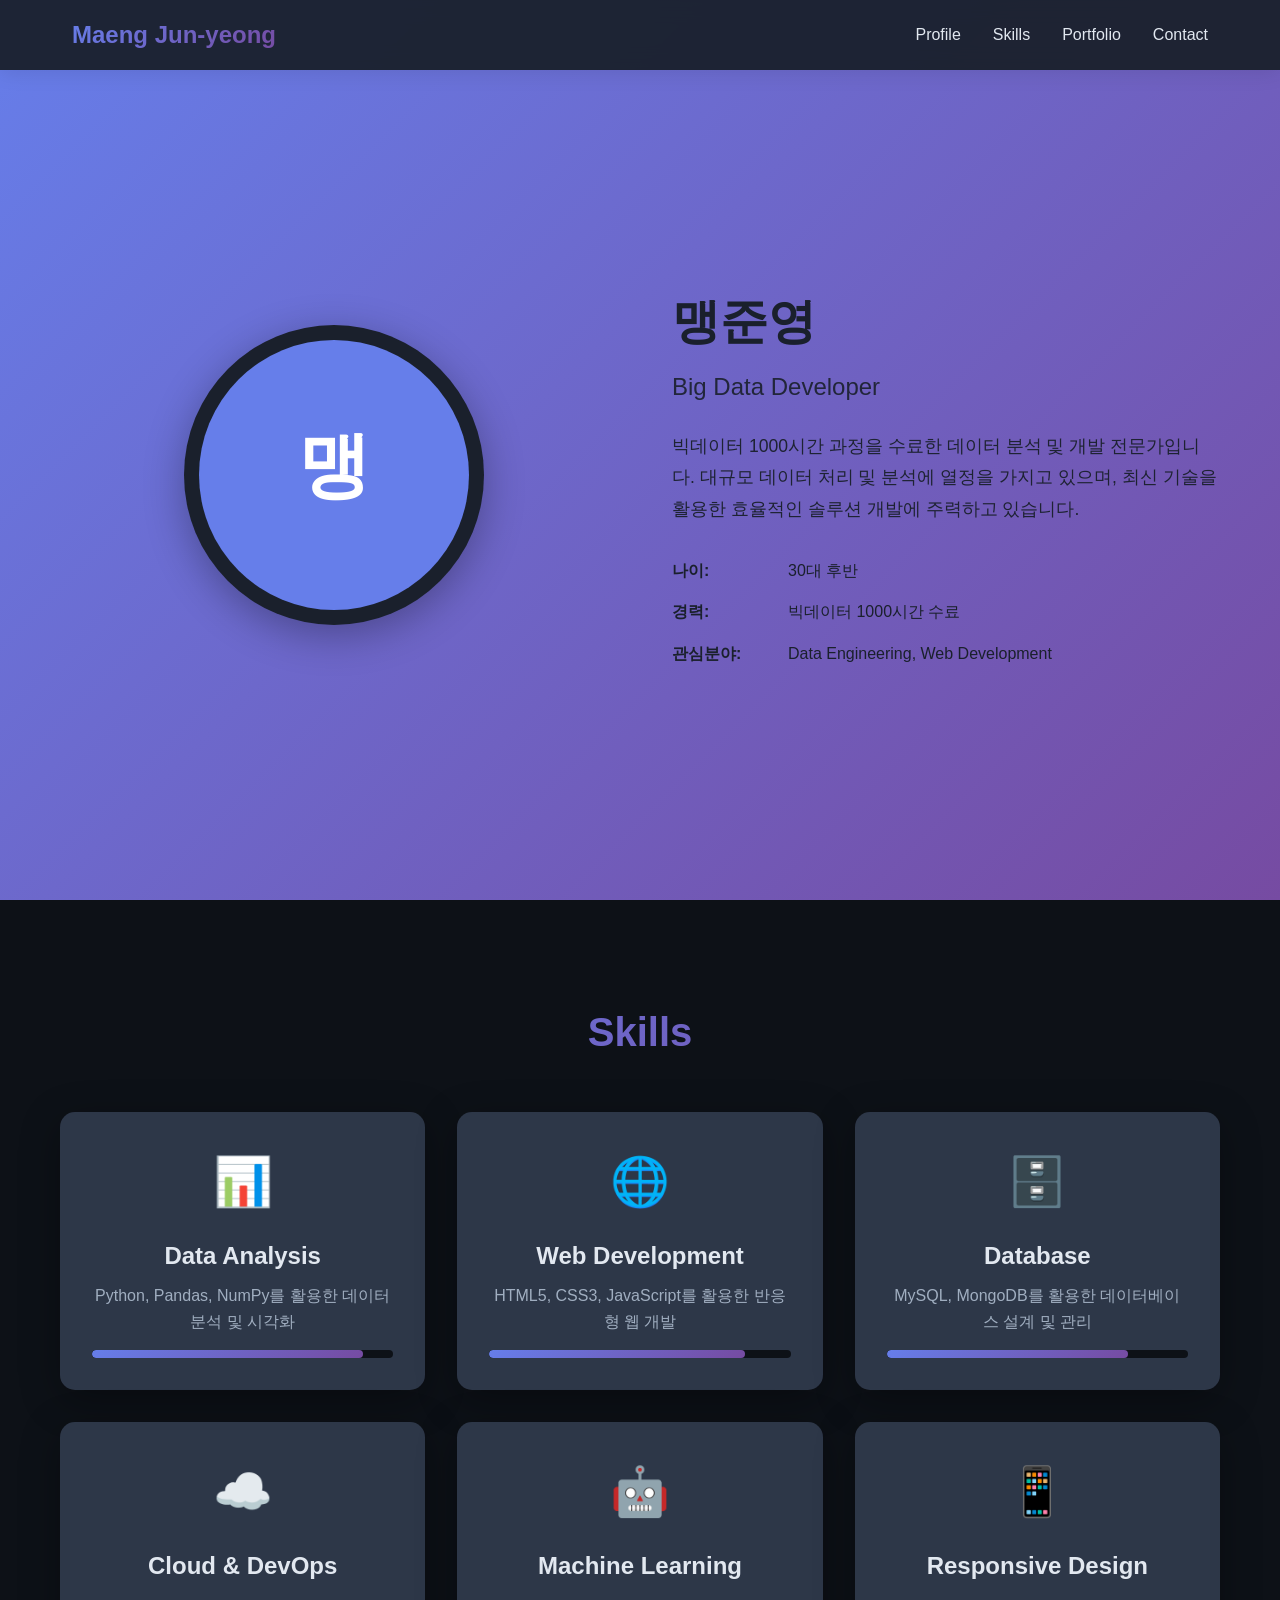
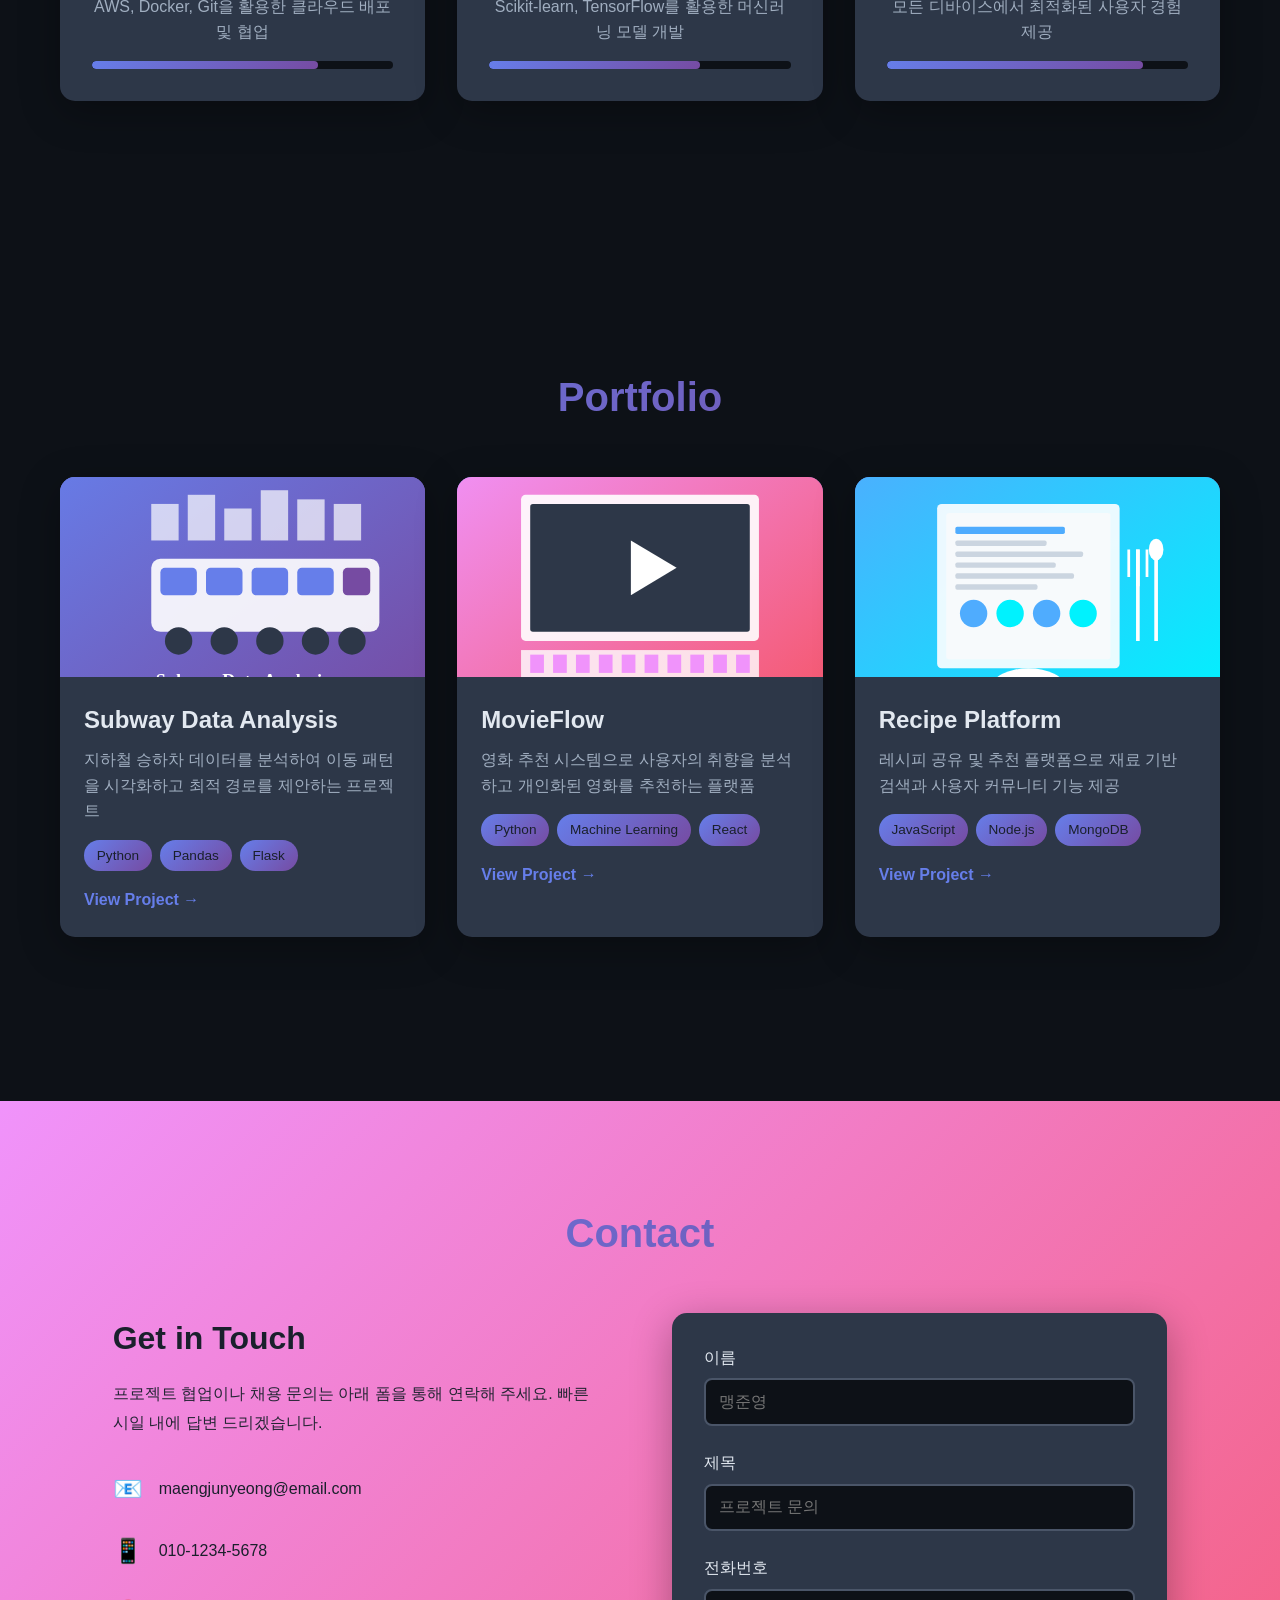
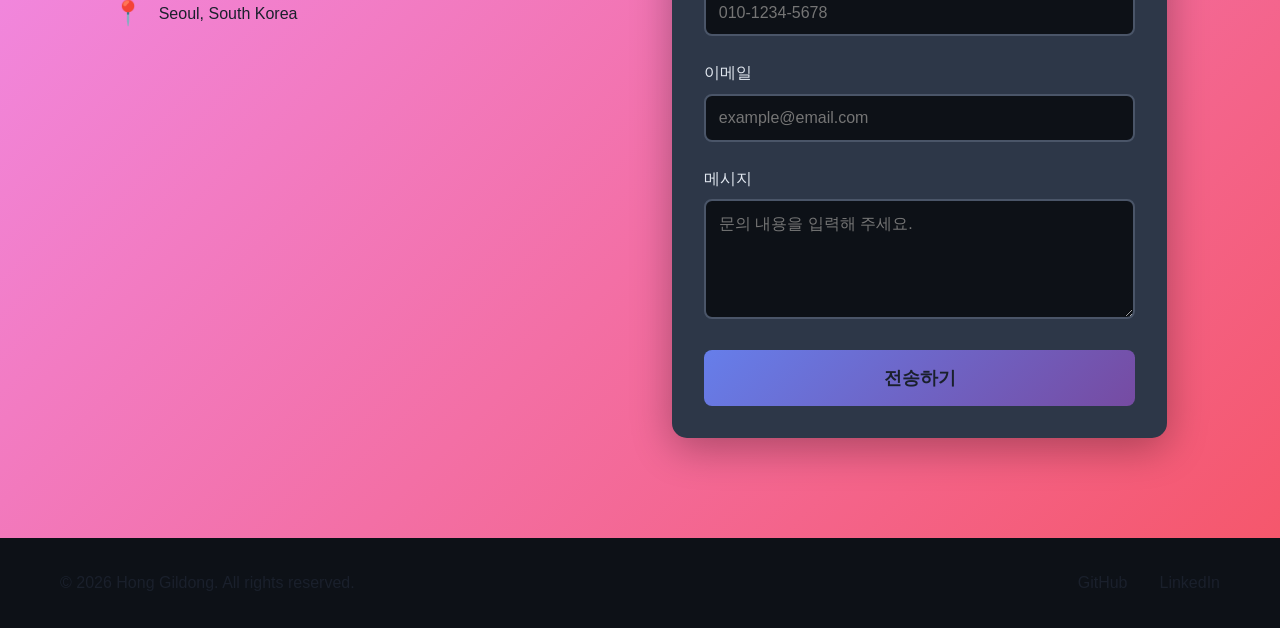
==== my/index.html @ 09db0f58 "11" ====
<!DOCTYPE html>
<html lang="ko">
<head>
    <meta charset="UTF-8">
    <meta name="viewport" content="width=device-width, initial-scale=1.0">
    <title>맹준영 - Big Data Developer Portfolio</title>
    <link rel="icon" type="image/svg+xml" href="favicon.svg">
    <link rel="stylesheet" href="css/style.css">
</head>
<body>
    <!-- Header -->
    <header class="header">
        <nav class="nav">
            <div class="logo">Maeng Jun-yeong</div>
            <ul class="nav-links">
                <li><a href="#profile">Profile</a></li>
                <li><a href="#skills">Skills</a></li>
                <li><a href="#portfolio">Portfolio</a></li>
                <li><a href="#contact">Contact</a></li>
            </ul>
            <div class="hamburger">
                <span></span>
                <span></span>
                <span></span>
            </div>
        </nav>
    </header>

    <!-- Section 1: Profile -->
    <section id="profile" class="section profile-section">
        <div class="container">
            <div class="profile-content">
                <div class="profile-image">
                    <div class="profile-placeholder">
                        <svg viewBox="0 0 100 100" xmlns="http://www.w3.org/2000/svg">
                            <circle cx="50" cy="50" r="45" fill="#667eea"/>
                            <text x="50" y="55" text-anchor="middle" fill="white" font-size="24" font-weight="bold">맹</text>
                        </svg>
                    </div>
                </div>
                <div class="profile-text">
                    <h1 class="profile-title">맹준영</h1>
                    <p class="profile-subtitle">Big Data Developer</p>
                    <p class="profile-description">
                        빅데이터 1000시간 과정을 수료한 데이터 분석 및 개발 전문가입니다. 
                        대규모 데이터 처리 및 분석에 열정을 가지고 있으며, 
                        최신 기술을 활용한 효율적인 솔루션 개발에 주력하고 있습니다.
                    </p>
                    <div class="profile-info">
                        <div class="info-item">
                            <span class="info-label">나이:</span>
                            <span class="info-value">30대 후반</span>
                        </div>
                        <div class="info-item">
                            <span class="info-label">경력:</span>
                            <span class="info-value">빅데이터 1000시간 수료</span>
                        </div>
                        <div class="info-item">
                            <span class="info-label">관심분야:</span>
                            <span class="info-value">Data Engineering, Web Development</span>
                        </div>
                    </div>
                </div>
            </div>
        </div>
    </section>

    <!-- Section 2: Skills -->
    <section id="skills" class="section skills-section">
        <div class="container">
            <h2 class="section-title">Skills</h2>
            <div class="skills-grid">
                <div class="skill-card">
                    <div class="skill-icon">📊</div>
                    <h3 class="skill-title">Data Analysis</h3>
                    <p class="skill-description">Python, Pandas, NumPy를 활용한 데이터 분석 및 시각화</p>
                    <div class="skill-bar">
                        <div class="skill-progress" style="width: 90%"></div>
                    </div>
                </div>
                <div class="skill-card">
                    <div class="skill-icon">🌐</div>
                    <h3 class="skill-title">Web Development</h3>
                    <p class="skill-description">HTML5, CSS3, JavaScript를 활용한 반응형 웹 개발</p>
                    <div class="skill-bar">
                        <div class="skill-progress" style="width: 85%"></div>
                    </div>
                </div>
                <div class="skill-card">
                    <div class="skill-icon">🗄️</div>
                    <h3 class="skill-title">Database</h3>
                    <p class="skill-description">MySQL, MongoDB를 활용한 데이터베이스 설계 및 관리</p>
                    <div class="skill-bar">
                        <div class="skill-progress" style="width: 80%"></div>
                    </div>
                </div>
                <div class="skill-card">
                    <div class="skill-icon">☁️</div>
                    <h3 class="skill-title">Cloud & DevOps</h3>
                    <p class="skill-description">AWS, Docker, Git을 활용한 클라우드 배포 및 협업</p>
                    <div class="skill-bar">
                        <div class="skill-progress" style="width: 75%"></div>
                    </div>
                </div>
                <div class="skill-card">
                    <div class="skill-icon">🤖</div>
                    <h3 class="skill-title">Machine Learning</h3>
                    <p class="skill-description">Scikit-learn, TensorFlow를 활용한 머신러닝 모델 개발</p>
                    <div class="skill-bar">
                        <div class="skill-progress" style="width: 70%"></div>
                    </div>
                </div>
                <div class="skill-card">
                    <div class="skill-icon">📱</div>
                    <h3 class="skill-title">Responsive Design</h3>
                    <p class="skill-description">모든 디바이스에서 최적화된 사용자 경험 제공</p>
                    <div class="skill-bar">
                        <div class="skill-progress" style="width: 85%"></div>
                    </div>
                </div>
            </div>
        </div>
    </section>

    <!-- Section 3: Portfolio -->
    <section id="portfolio" class="section portfolio-section">
        <div class="container">
            <h2 class="section-title">Portfolio</h2>
            <div class="portfolio-grid">
                <div class="portfolio-card">
                    <div class="portfolio-image">
                        <img src="images/subway.svg" alt="Subway Project">
                    </div>
                    <div class="portfolio-content">
                        <h3 class="portfolio-title">Subway Data Analysis</h3>
                        <p class="portfolio-description">지하철 승하차 데이터를 분석하여 이동 패턴을 시각화하고 최적 경로를 제안하는 프로젝트</p>
                        <div class="portfolio-tech">
                            <span class="tech-tag">Python</span>
                            <span class="tech-tag">Pandas</span>
                            <span class="tech-tag">Flask</span>
                        </div>
                        <a href="https://subwaykr.onrender.com" target="_blank" class="portfolio-link">View Project →</a>
                    </div>
                </div>
                <div class="portfolio-card">
                    <div class="portfolio-image">
                        <img src="images/movieflow.svg" alt="MovieFlow Project">
                    </div>
                    <div class="portfolio-content">
                        <h3 class="portfolio-title">MovieFlow</h3>
                        <p class="portfolio-description">영화 추천 시스템으로 사용자의 취향을 분석하고 개인화된 영화를 추천하는 플랫폼</p>
                        <div class="portfolio-tech">
                            <span class="tech-tag">Python</span>
                            <span class="tech-tag">Machine Learning</span>
                            <span class="tech-tag">React</span>
                        </div>
                        <a href="https://movieflowkr.onrender.com" target="_blank" class="portfolio-link">View Project →</a>
                    </div>
                </div>
                <div class="portfolio-card">
                    <div class="portfolio-image">
                        <img src="images/recipe.svg" alt="Recipe Project">
                    </div>
                    <div class="portfolio-content">
                        <h3 class="portfolio-title">Recipe Platform</h3>
                        <p class="portfolio-description">레시피 공유 및 추천 플랫폼으로 재료 기반 검색과 사용자 커뮤니티 기능 제공</p>
                        <div class="portfolio-tech">
                            <span class="tech-tag">JavaScript</span>
                            <span class="tech-tag">Node.js</span>
                            <span class="tech-tag">MongoDB</span>
                        </div>
                        <a href="https://recipekr.onrender.com" target="_blank" class="portfolio-link">View Project →</a>
                    </div>
                </div>
            </div>
        </div>
    </section>

    <!-- Section 4: Contact -->
    <section id="contact" class="section contact-section">
        <div class="container">
            <h2 class="section-title">Contact</h2>
            <div class="contact-content">
                <div class="contact-info">
                    <h3 class="contact-subtitle">Get in Touch</h3>
                    <p class="contact-description">
                        프로젝트 협업이나 채용 문의는 아래 폼을 통해 연락해 주세요.
                        빠른 시일 내에 답변 드리겠습니다.
                    </p>
                    <div class="contact-details">
                        <div class="contact-item">
                            <span class="contact-icon">📧</span>
                            <span class="contact-text">maengjunyeong@email.com</span>
                        </div>
                        <div class="contact-item">
                            <span class="contact-icon">📱</span>
                            <span class="contact-text">010-1234-5678</span>
                        </div>
                        <div class="contact-item">
                            <span class="contact-icon">📍</span>
                            <span class="contact-text">Seoul, South Korea</span>
                        </div>
                    </div>
                </div>
                <div class="contact-form-container">
                    <form action="https://formspree.io/f/YOUR_FORM_ID" method="POST" class="contact-form" id="contactForm">
                        <!-- Formspree 설정: README.md의 안내를 따라 YOUR_FORM_ID를 실제 Form ID로 교체하세요 -->
                        <div class="form-group">
                            <label for="name">이름</label>
                            <input type="text" id="name" name="name" required placeholder="맹준영">
                        </div>
                        <div class="form-group">
                            <label for="subject">제목</label>
                            <input type="text" id="subject" name="subject" required placeholder="프로젝트 문의">
                        </div>
                        <div class="form-group">
                            <label for="phone">전화번호</label>
                            <input type="tel" id="phone" name="phone" required placeholder="010-1234-5678">
                        </div>
                        <div class="form-group">
                            <label for="email">이메일</label>
                            <input type="email" id="email" name="email" required placeholder="example@email.com">
                        </div>
                        <div class="form-group">
                            <label for="message">메시지</label>
                            <textarea id="message" name="message" rows="5" required placeholder="문의 내용을 입력해 주세요."></textarea>
                        </div>
                        <button type="submit" class="submit-btn">전송하기</button>
                    </form>
                    <div id="formMessage" class="form-message"></div>
                </div>
            </div>
        </div>
    </section>

    <!-- Footer -->
    <footer class="footer">
        <div class="container">
            <div class="footer-content">
                <p class="footer-text">© 2024 Hong Gildong. All rights reserved.</p>
                <div class="footer-links">
                    <a href="https://github.com/honggildong" target="_blank">GitHub</a>
                    <a href="https://linkedin.com/in/honggildong" target="_blank">LinkedIn</a>
                </div>
            </div>
        </div>
    </footer>

    <script src="js/script.js"></script>
</body>
</html>
---- my/css/style.css ----
/* Reset and Base Styles */
* {
    margin: 0;
    padding: 0;
    box-sizing: border-box;
}

:root {
    --primary-color: #667eea;
    --secondary-color: #764ba2;
    --accent-color: #f093fb;
    --text-dark: #e2e8f0;
    --text-light: #a0aec0;
    --bg-light: #1a202c;
    --bg-dark: #0d1117;
    --white: #1a202c;
    --card-bg: #2d3748;
    --shadow: 0 10px 40px rgba(0, 0, 0, 0.3);
    --transition: all 0.3s ease;
}

html {
    scroll-behavior: smooth;
}

body {
    font-family: 'Segoe UI', Tahoma, Geneva, Verdana, sans-serif;
    line-height: 1.6;
    color: var(--text-dark);
    background: var(--bg-dark);
    overflow-x: hidden;
}

.container {
    max-width: 1200px;
    margin: 0 auto;
    padding: 0 20px;
}

/* Header Styles */
.header {
    position: fixed;
    top: 0;
    left: 0;
    right: 0;
    background: rgba(26, 32, 44, 0.95);
    backdrop-filter: blur(10px);
    box-shadow: 0 2px 20px rgba(0, 0, 0, 0.3);
    z-index: 1000;
    transition: var(--transition);
}

.nav {
    display: flex;
    justify-content: space-between;
    align-items: center;
    padding: 1rem 2rem;
    max-width: 1200px;
    margin: 0 auto;
}

.logo {
    font-size: 1.5rem;
    font-weight: 700;
    background: linear-gradient(135deg, var(--primary-color), var(--secondary-color));
    -webkit-background-clip: text;
    -webkit-text-fill-color: transparent;
    background-clip: text;
}

.nav-links {
    display: flex;
    list-style: none;
    gap: 2rem;
}

.nav-links a {
    text-decoration: none;
    color: var(--text-dark);
    font-weight: 500;
    transition: var(--transition);
    position: relative;
}

.nav-links a::after {
    content: '';
    position: absolute;
    bottom: -5px;
    left: 0;
    width: 0;
    height: 2px;
    background: linear-gradient(135deg, var(--primary-color), var(--secondary-color));
    transition: var(--transition);
}

.nav-links a:hover::after {
    width: 100%;
}

.nav-links a:hover {
    color: var(--primary-color);
}

.hamburger {
    display: none;
    flex-direction: column;
    cursor: pointer;
    gap: 5px;
}

.hamburger span {
    width: 25px;
    height: 3px;
    background: var(--text-dark);
    transition: var(--transition);
}

/* Section Styles */
.section {
    min-height: 100vh;
    padding: 100px 0;
    display: flex;
    align-items: center;
}

.section-title {
    font-size: 2.5rem;
    text-align: center;
    margin-bottom: 3rem;
    background: linear-gradient(135deg, var(--primary-color), var(--secondary-color));
    -webkit-background-clip: text;
    -webkit-text-fill-color: transparent;
    background-clip: text;
}

/* Profile Section */
.profile-section {
    background: linear-gradient(135deg, #667eea 0%, #764ba2 100%);
    color: var(--white);
    padding-top: 150px;
}

.profile-content {
    display: flex;
    align-items: center;
    gap: 4rem;
    flex-wrap: wrap;
}

.profile-image {
    flex: 1;
    min-width: 300px;
    display: flex;
    justify-content: center;
}

.profile-placeholder {
    width: 300px;
    height: 300px;
    border-radius: 50%;
    background: var(--white);
    box-shadow: var(--shadow);
    display: flex;
    align-items: center;
    justify-content: center;
    animation: float 3s ease-in-out infinite;
}

@keyframes float {
    0%, 100% { transform: translateY(0); }
    50% { transform: translateY(-20px); }
}

.profile-text {
    flex: 1;
    min-width: 300px;
}

.profile-title {
    font-size: 3rem;
    margin-bottom: 0.5rem;
}

.profile-subtitle {
    font-size: 1.5rem;
    margin-bottom: 1.5rem;
    opacity: 0.9;
}

.profile-description {
    font-size: 1.1rem;
    margin-bottom: 2rem;
    line-height: 1.8;
    opacity: 0.95;
}

.profile-info {
    display: flex;
    flex-direction: column;
    gap: 1rem;
}

.info-item {
    display: flex;
    gap: 1rem;
}

.info-label {
    font-weight: 600;
    min-width: 100px;
}

/* Skills Section */
.skills-section {
    background: var(--bg-dark);
}

.skills-grid {
    display: grid;
    grid-template-columns: repeat(3, 1fr);
    gap: 2rem;
}

.skill-card {
    background: var(--card-bg);
    padding: 2rem;
    border-radius: 15px;
    box-shadow: var(--shadow);
    transition: var(--transition);
    text-align: center;
}

.skill-card:hover {
    transform: translateY(-10px);
    box-shadow: 0 20px 50px rgba(0, 0, 0, 0.15);
}

.skill-icon {
    font-size: 3rem;
    margin-bottom: 1rem;
}

.skill-title {
    font-size: 1.5rem;
    margin-bottom: 0.5rem;
    color: var(--text-dark);
}

.skill-description {
    color: var(--text-light);
    margin-bottom: 1rem;
}

.skill-bar {
    height: 8px;
    background: var(--bg-dark);
    border-radius: 4px;
    overflow: hidden;
}

.skill-progress {
    height: 100%;
    background: linear-gradient(135deg, var(--primary-color), var(--secondary-color));
    border-radius: 4px;
    transition: width 1s ease;
}

/* Portfolio Section */
.portfolio-section {
    background: var(--bg-dark);
}

.portfolio-grid {
    display: grid;
    grid-template-columns: repeat(3, 1fr);
    gap: 2rem;
}

.portfolio-card {
    background: var(--card-bg);
    border-radius: 15px;
    overflow: hidden;
    box-shadow: var(--shadow);
    transition: var(--transition);
}

.portfolio-card:hover {
    transform: translateY(-10px);
    box-shadow: 0 20px 50px rgba(0, 0, 0, 0.15);
}

.portfolio-image {
    width: 100%;
    height: 200px;
    overflow: hidden;
    background: linear-gradient(135deg, var(--primary-color), var(--secondary-color));
    display: flex;
    align-items: center;
    justify-content: center;
}

.portfolio-image img {
    width: 100%;
    height: 100%;
    object-fit: cover;
    transition: var(--transition);
}

.portfolio-card:hover .portfolio-image img {
    transform: scale(1.1);
}

.portfolio-content {
    padding: 1.5rem;
}

.portfolio-title {
    font-size: 1.5rem;
    margin-bottom: 0.5rem;
    color: var(--text-dark);
}

.portfolio-description {
    color: var(--text-light);
    margin-bottom: 1rem;
    line-height: 1.6;
}

.portfolio-tech {
    display: flex;
    gap: 0.5rem;
    flex-wrap: wrap;
    margin-bottom: 1rem;
}

.tech-tag {
    background: linear-gradient(135deg, var(--primary-color), var(--secondary-color));
    color: var(--white);
    padding: 0.3rem 0.8rem;
    border-radius: 20px;
    font-size: 0.85rem;
    font-weight: 500;
}

.portfolio-link {
    display: inline-block;
    color: var(--primary-color);
    text-decoration: none;
    font-weight: 600;
    transition: var(--transition);
}

.portfolio-link:hover {
    color: var(--secondary-color);
}

/* Contact Section */
.contact-section {
    background: linear-gradient(135deg, #f093fb 0%, #f5576c 100%);
    color: var(--white);
}

.contact-content {
    display: flex;
    gap: 4rem;
    flex-wrap: wrap;
}

.contact-info {
    flex: 1;
    min-width: 300px;
}

.contact-subtitle {
    font-size: 2rem;
    margin-bottom: 1rem;
}

.contact-description {
    margin-bottom: 2rem;
    line-height: 1.8;
    opacity: 0.95;
}

.contact-details {
    display: flex;
    flex-direction: column;
    gap: 1.5rem;
}

.contact-item {
    display: flex;
    align-items: center;
    gap: 1rem;
}

.contact-icon {
    font-size: 1.5rem;
}

.contact-form-container {
    flex: 1;
    min-width: 300px;
}

.contact-form {
    background: var(--card-bg);
    padding: 2rem;
    border-radius: 15px;
    box-shadow: var(--shadow);
}

.form-group {
    margin-bottom: 1.5rem;
}

.form-group label {
    display: block;
    margin-bottom: 0.5rem;
    color: var(--text-dark);
    font-weight: 500;
}

.form-group input,
.form-group textarea {
    width: 100%;
    padding: 0.8rem;
    border: 2px solid #4a5568;
    background: var(--bg-dark);
    color: var(--text-dark);
    border-radius: 8px;
    font-size: 1rem;
    transition: var(--transition);
    font-family: inherit;
}

.form-group input:focus,
.form-group textarea:focus {
    outline: none;
    border-color: var(--primary-color);
    box-shadow: 0 0 0 3px rgba(102, 126, 234, 0.1);
}

.submit-btn {
    width: 100%;
    padding: 1rem;
    background: linear-gradient(135deg, var(--primary-color), var(--secondary-color));
    color: var(--white);
    border: none;
    border-radius: 8px;
    font-size: 1.1rem;
    font-weight: 600;
    cursor: pointer;
    transition: var(--transition);
}

.submit-btn:hover {
    transform: translateY(-2px);
    box-shadow: 0 10px 30px rgba(102, 126, 234, 0.4);
}

.form-message {
    margin-top: 1rem;
    padding: 1rem;
    border-radius: 8px;
    text-align: center;
    display: none;
}

.form-message.success {
    display: block;
    background: #48bb78;
    color: var(--white);
}

.form-message.error {
    display: block;
    background: #f56565;
    color: var(--white);
}

/* Footer */
.footer {
    background: var(--bg-dark);
    color: var(--white);
    padding: 2rem 0;
}

.footer-content {
    display: flex;
    justify-content: space-between;
    align-items: center;
    flex-wrap: wrap;
    gap: 1rem;
}

.footer-links {
    display: flex;
    gap: 2rem;
}

.footer-links a {
    color: var(--white);
    text-decoration: none;
    transition: var(--transition);
}

.footer-links a:hover {
    color: var(--accent-color);
}

/* Responsive Design */
@media (max-width: 768px) {
    .nav-links {
        position: fixed;
        top: 70px;
        left: 0;
        right: 0;
        background: var(--card-bg);
        flex-direction: column;
        padding: 2rem;
        gap: 1.5rem;
        transform: translateY(-150%);
        transition: var(--transition);
        box-shadow: 0 10px 30px rgba(0, 0, 0, 0.3);
    }

    .nav-links.active {
        transform: translateY(0);
    }

    .hamburger {
        display: flex;
    }

    .hamburger.active span:nth-child(1) {
        transform: rotate(45deg) translate(5px, 5px);
    }

    .hamburger.active span:nth-child(2) {
        opacity: 0;
    }

    .hamburger.active span:nth-child(3) {
        transform: rotate(-45deg) translate(7px, -6px);
    }

    .profile-content {
        flex-direction: column;
        text-align: center;
    }

    .profile-info {
        align-items: center;
    }

    .contact-content {
        flex-direction: column;
    }

    .section-title {
        font-size: 2rem;
    }

    .profile-title {
        font-size: 2rem;
    }

    .portfolio-grid {
        grid-template-columns: 1fr;
    }

    .skills-grid {
        grid-template-columns: 1fr;
    }
}

@media (max-width: 480px) {
    .nav {
        padding: 1rem;
    }

    .logo {
        font-size: 1.2rem;
    }

    .section {
        padding: 80px 0;
    }

    .profile-placeholder {
        width: 200px;
        height: 200px;
    }

    .footer-content {
        flex-direction: column;
        text-align: center;
    }
}

/* Scroll Animations */
.fade-in {
    opacity: 0;
    transform: translateY(30px);
    transition: all 0.6s ease;
}

.fade-in.visible {
    opacity: 1;
    transform: translateY(0);
}
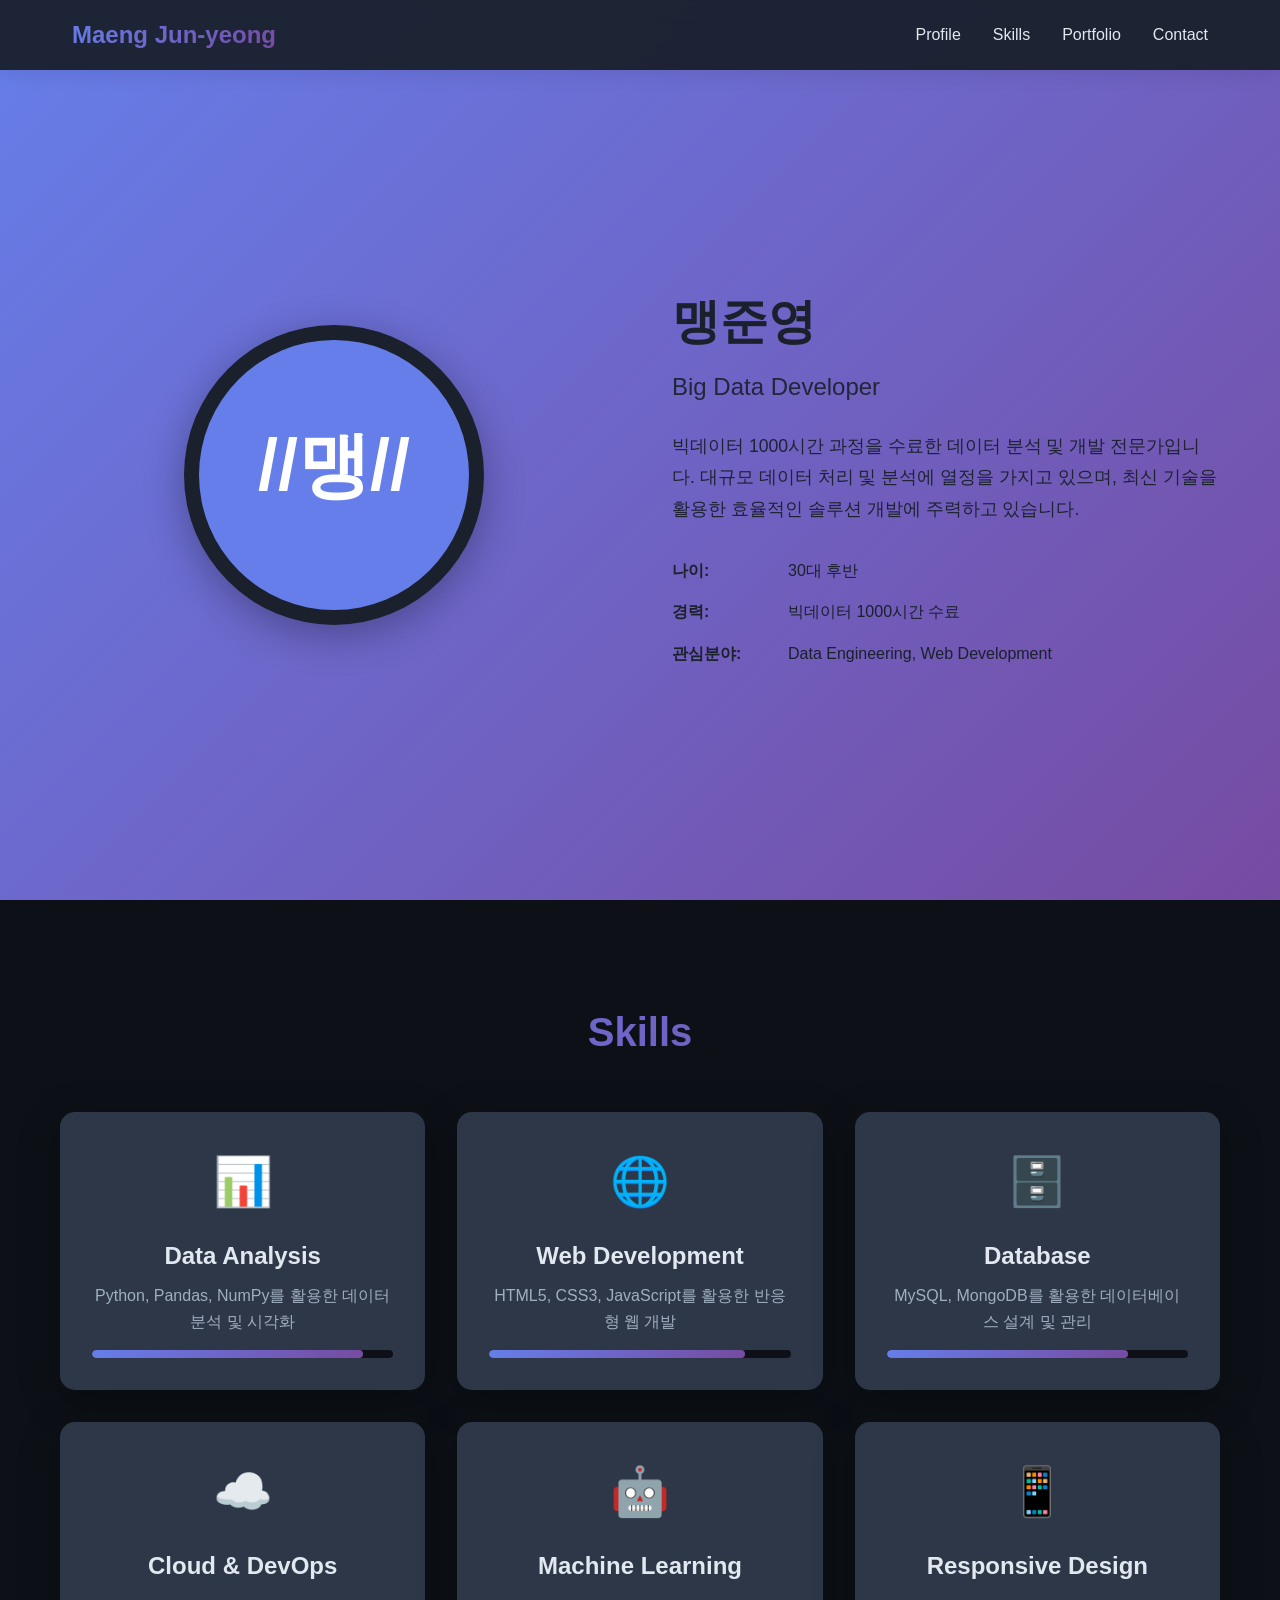
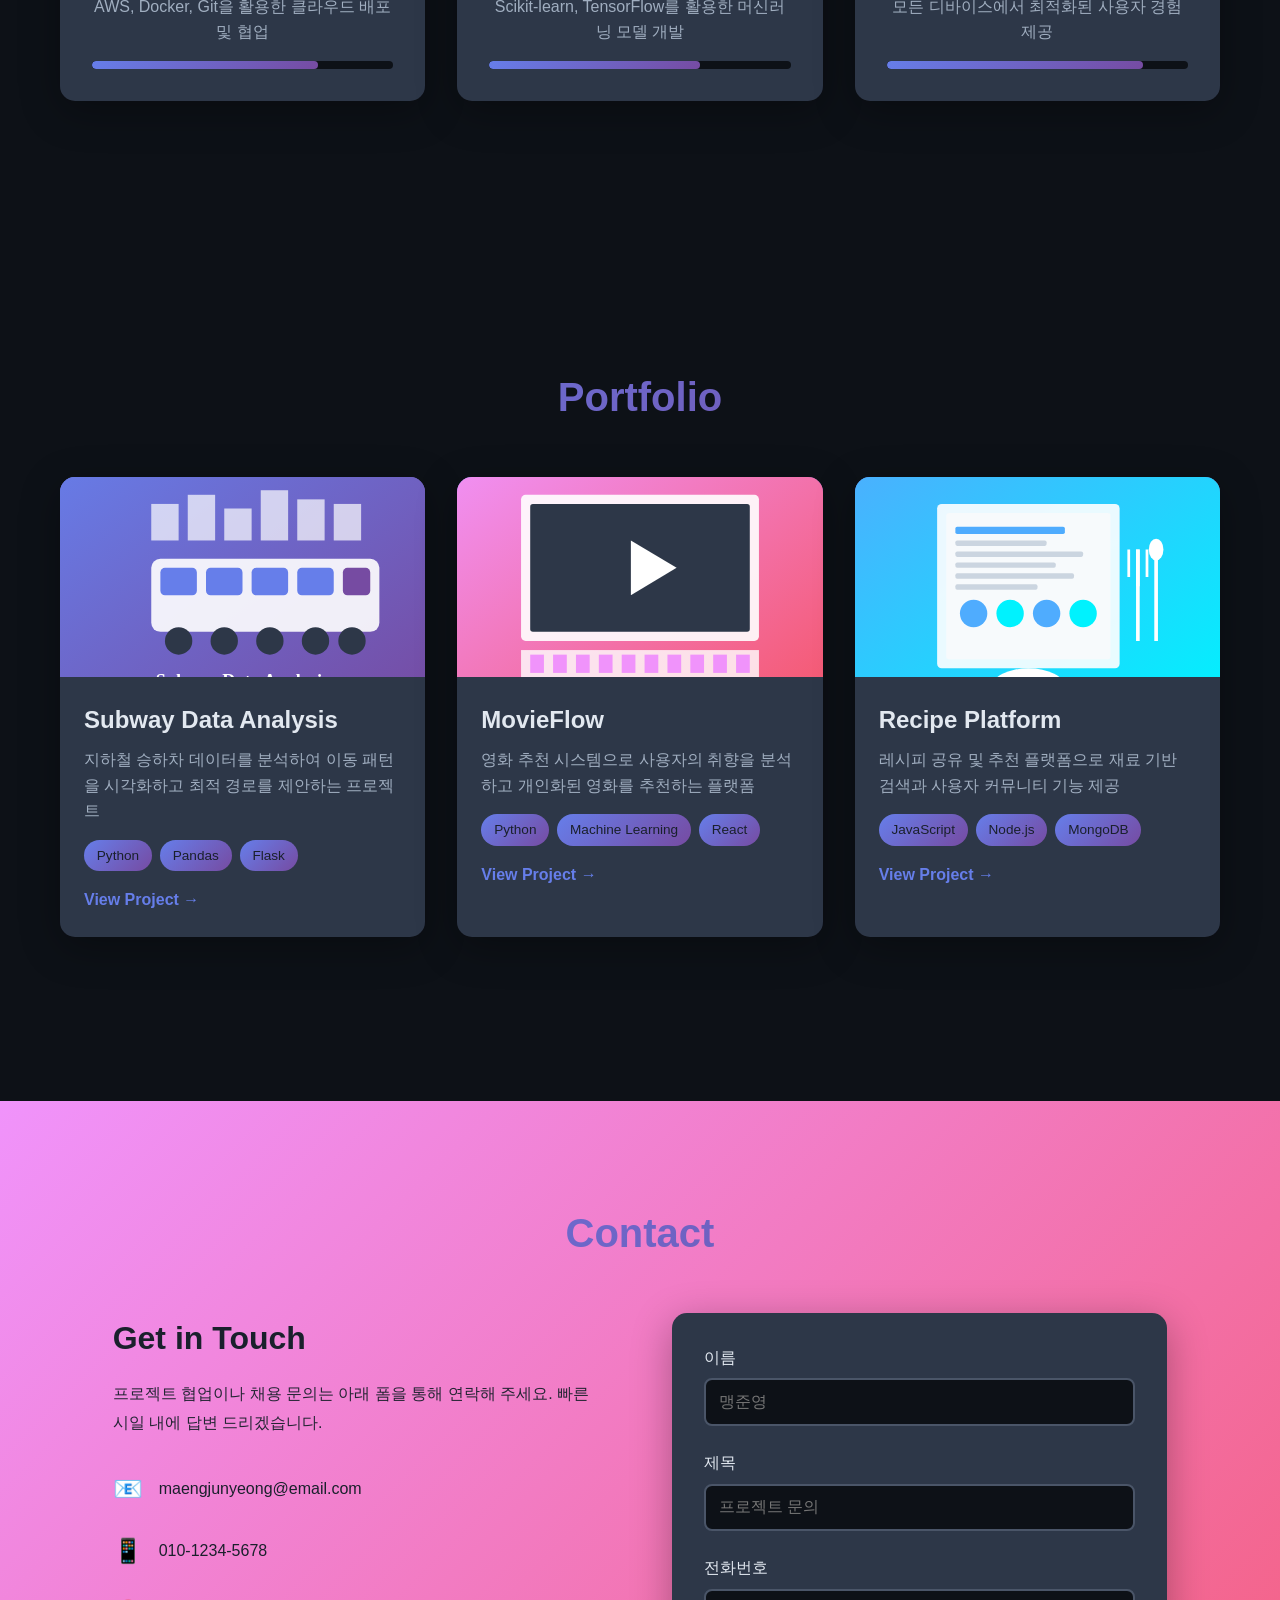
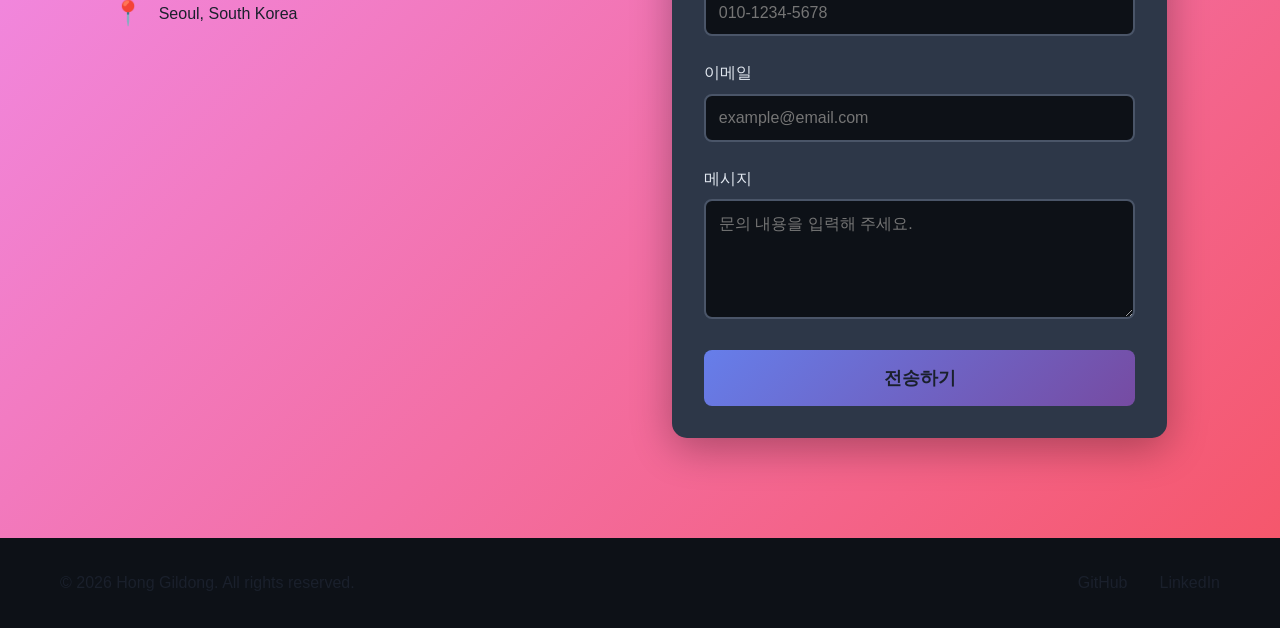
==== commit 27fba613: "11" ====
--- a/my/index.html
+++ b/my/index.html
@@ -34,7 +34,7 @@
                     <div class="profile-placeholder">
                         <svg viewBox="0 0 100 100" xmlns="http://www.w3.org/2000/svg">
                             <circle cx="50" cy="50" r="45" fill="#667eea"/>
-                            <text x="50" y="55" text-anchor="middle" fill="white" font-size="24" font-weight="bold">맹</text>
+                            <text x="50" y="55" text-anchor="middle" fill="white" font-size="24" font-weight="bold">//맹//</text>
                         </svg>
                     </div>
                 </div>
